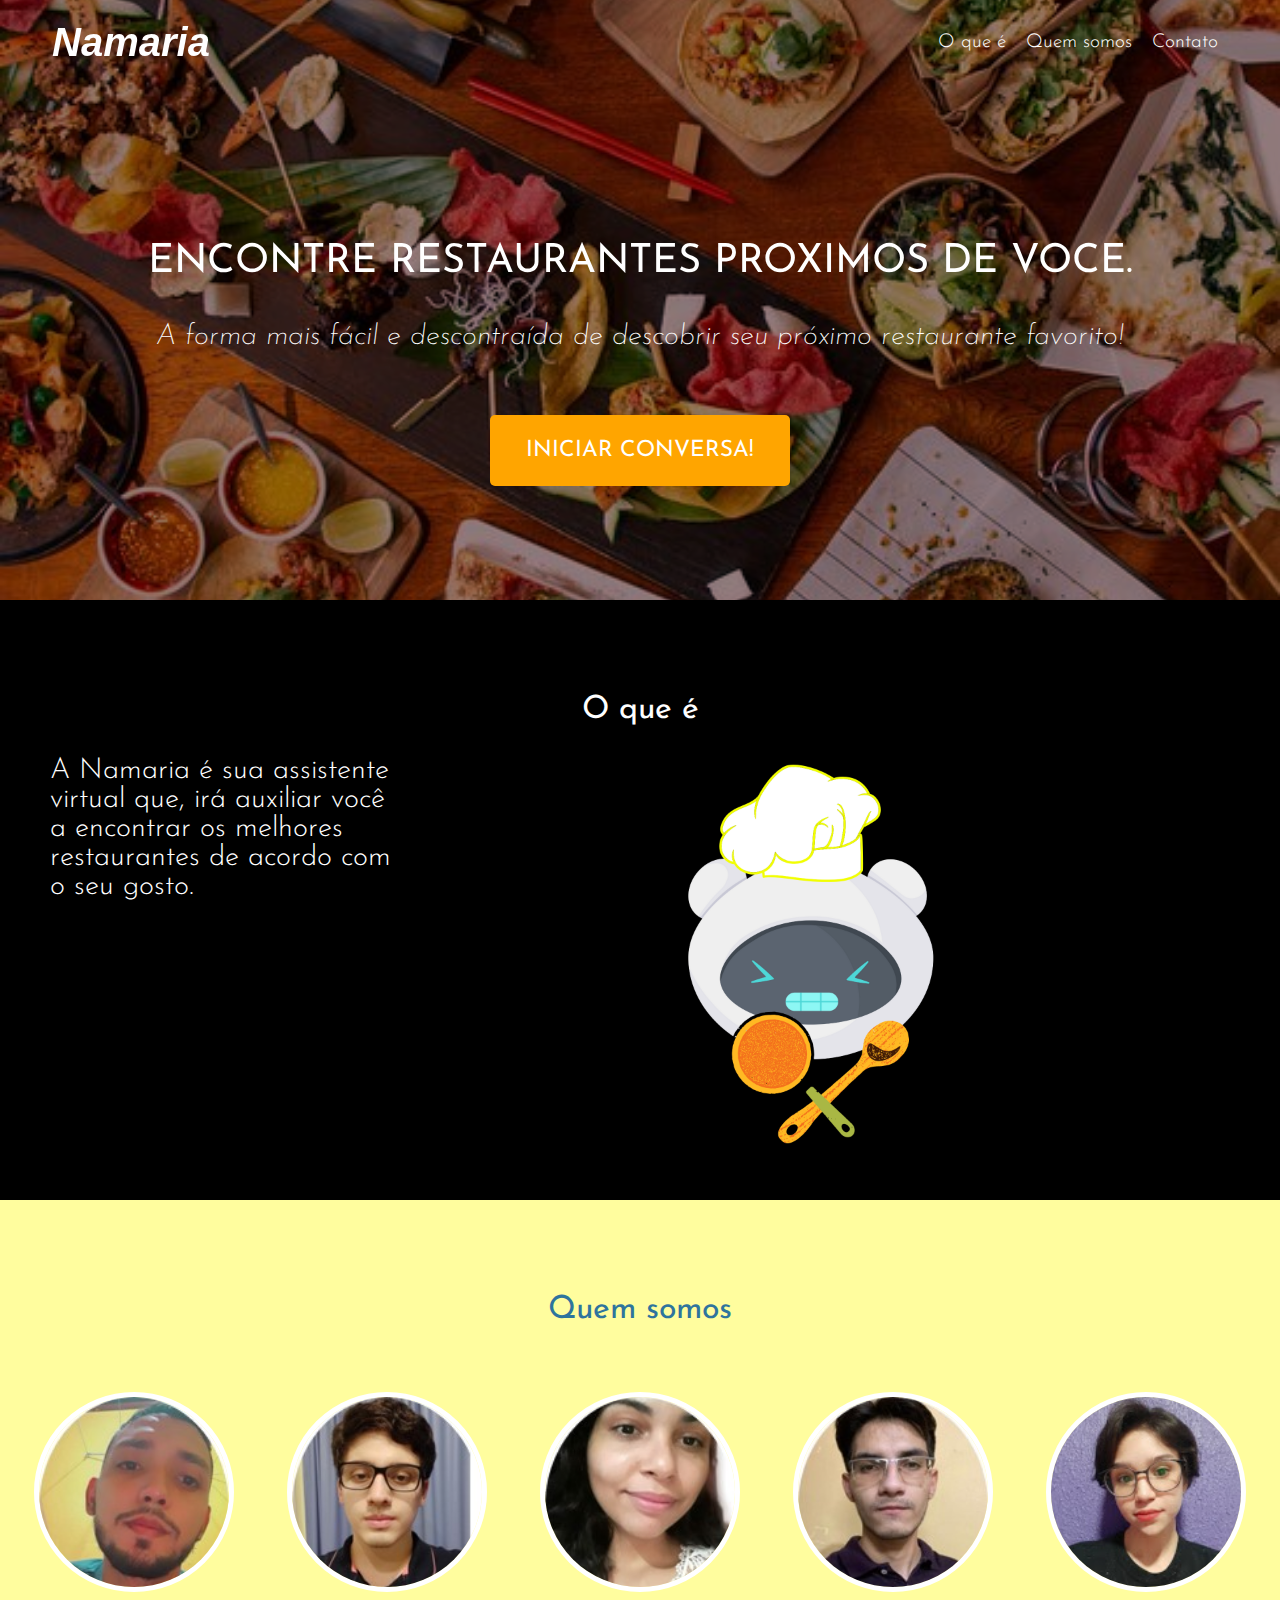
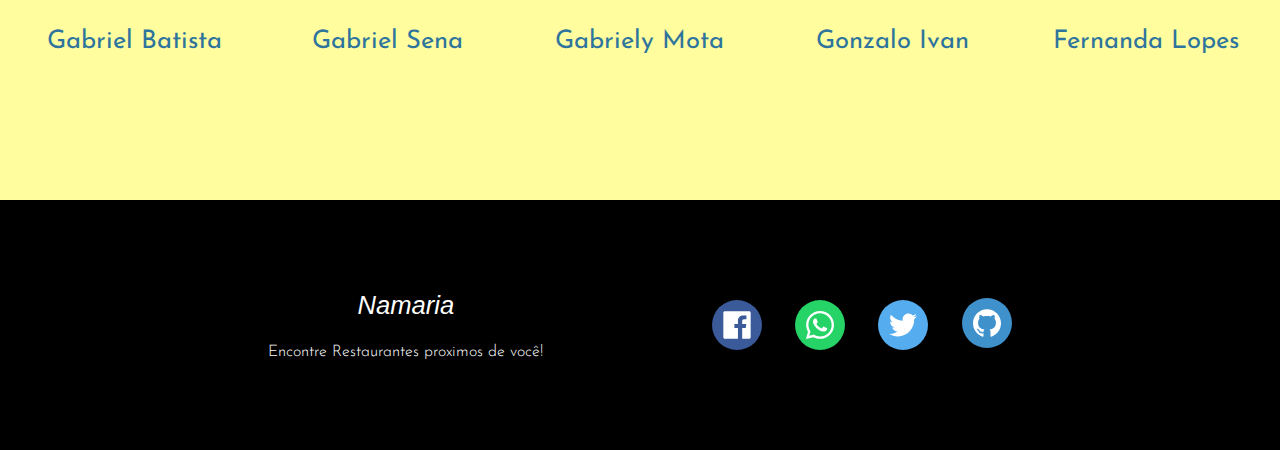
==== index.html @ 6b33eded "feat: adicionada logo" ====
<!DOCTYPE html>
<html lang="pt-br">
    <head>
        <meta charset="UTF-8" />
        <link rel="icon" href=".ico" />
        <meta name="viewport" content="width=device-width, initial-scale=1.0" />
        <meta http-equiv="X-UA-Compatible" content="ie=edge" />
        <meta name="Description" content="Landing Page de marketing para Universidade" />
        <title>Namaria</title>
        <link
            href="https://fonts.googleapis.com/css?family=Josefin+Sans:200,300,400&display=swap"
            rel="stylesheet"
        />
        <link rel="stylesheet" href="style.css" />
    </head>
    <body>
        <header>
            <nav>
                <div class="brand">Namaria</a>
                </div>
                <div class="menu">
                    <div class="menu-item" href="#oQueE">O que é</a>
                    </div>
                    <div class="menu-item" href="#quemSomos">Quem somos</a>
                    </div>
                    <div class="menu-item" href="#contato">Contato</a>
                    </div>
                </div>
            </nav>
            <div class="content">
                <h1>Encontre restaurantes próximos de você.</h1>
                <h3>A forma mais fácil e descontraída de descobrir seu próximo restaurante favorito!</h3>
            <div class="badges">
                <a href= "" class="button">Iniciar conversa!</a>
            </div>
        </header>
        <main>
            <section id="oQueE" class="oQueE">
                <h1>O que é</h1>
                <nav>
                    <div class="presentation">A Namaria é sua assistente virtual que,
                         irá auxiliar você a encontrar os melhores restaurantes de acordo com o seu gosto.
                    </div>
                    <div class="logo-Namaria">
                        <img src="images/social/Namaria-logo.png" />
                    </div>
                </nav>
            </section>
            <section id="quemSomos" class="quemSomos">
                <h1>Quem somos</h1>
                <div class="container">
                    <div class="avatar">
                        <figure>
                            <img src="images/perfil-colaboradores/perfil-gabriel.jpg" />
                        </figure>
                        <div class="content">
                            <div class="head">Gabriel Batista</div>
                            <div class="subhead"></div>
                        </div>
                    </div>
                    <div class="avatar">
                        <figure>
                            <img src="images/perfil-colaboradores/perfil-sena.jpg" />
                        </figure>
                        <div class="content">
                            <div class="head">Gabriel Sena</div>
                            <div class="subhead"></div>
                        </div>
                    </div>
                    <div class="avatar">
                        <figure>
                            <img src="images/perfil-colaboradores/perfil-gabriely.jpg" />
                        </figure>
                        <div class="content">
                            <div class="head">Gabriely Mota</div>
                            <div class="subhead"></div>
                        </div>
                    </div>
                    <div class="avatar">
                        <figure>
                            <img src="images/perfil-colaboradores/perfil-gonzalo.jpg" />
                        </figure>
                        <div class="content">
                            <div class="head">Gonzalo Ivan</div>
                            <div class="subhead"></div>
                        </div>
                    </div>
                    <div class="avatar">
                        <figure>
                            <img src="images/perfil-colaboradores/perfil.jpg" />
                        </figure>
                        <div class="content">
                            <div class="head">Fernanda Lopes</div>
                            <div class="subhead"></div>
                        </div>
                    </div>
                </div>
            </section>
            <footer id="contato">
                <div class="content">
                    <h1>Namaria</h1>
                    <br />
                    <p>Encontre Restaurantes proximos de você!</p>
                </div>
                <div class="social">
                    <img src="images/social/facebook.svg" alt="facebook" />
                    <img src="images/social/whatsapp.svg" alt="whatsapp" />
                    <img src="images/social/twitter.svg" alt="twitter" />
                    <a href="https://github.com/GabrielyMP/Chatbot"
                        ><img src="images/social/github.svg" alt="github" />
                    </a>
                </div>
            </footer>
        </main>
    </body>
</html>
---- style.css ----
* {
    margin: 0;
    padding: 0;
    box-sizing: border-box;
    text-decoration: none;
}

body {
    font-family: "Josefin Sans", sans-serif;
    font-size: 1rem;
    font-weight: 300;
    color: white;
}

header {
    display: flex;
    flex-direction: column;
    justify-content: center;
    align-items: center;
    position: relative;
    min-height: 600px;
    background-image: url(images/background/possivel\ plano\ de\ fundo.jpg);
    background-repeat: no-repeat;
    background-position: center;
    background-size: cover;
    background-color: rgb(187, 156, 156);
    background-blend-mode: multiply;
}

header nav {
    display: flex;
    justify-content: space-between;
    position: absolute;
    top: 20px;
    width: 100%;
    z-index: 1;
    padding: 0 20px;
}

.brand {
    margin-left: 2rem;
    font-family: 'Segoe UI', Roboto, Ubuntu, Cantarell, 'Helvetica Neue', sans-serif;
    font-style: italic;
    font-size: 2.5rem;
    background: white;
    -webkit-background-clip: text;
    -webkit-text-fill-color: transparent;
    -webkit-box-decoration-break: clone;
    box-decoration-break: clone;
    font-weight: 700;
    text-decoration: none;
}

header nav .menu {
    margin-right: 2rem;
    display: flex;
    justify-content: space-around;
    align-items: center;
    width: 300px;
}

header nav .menu-item{
    font-size: 1.2rem;
    text-decoration: none;
    color: white;
}

header nav .menu .menu-item:hover {
    transform: translateY(-0.1rem);
    color:yellow;
}
header .content {
    display: flex;
    flex-direction: column;
    align-items: center;
    z-index: 1;
    text-align: center;
}

header .content img {
    max-width: 100%;
    height: auto;
    cursor: pointer;
}

h1, h3 {
    margin-bottom: 0.5rem;
}

header h1 {margin-top: 8rem;
    font-size: 2.5rem;
    text-transform: uppercase;
    font-weight: 400;
    background: white;
    -webkit-background-clip: text;
    -webkit-text-fill-color: transparent;
    -webkit-box-decoration-break: clone;
    box-decoration-break: clone;
    margin-bottom: 2.5rem;
}

header h3 {
    font-style: oblique;
    margin-bottom: 3.5rem;
    font-size: 1.8rem;
    font-weight: 200;
}

header::after {
    content: "";
    position: absolute;
    top: 0;
    left: 0;
    width: 100%;
    height: 100%;
    background-color: hsla(220, 0%, 0%, 0.2);
}

header .button {
    margin-top: 0.5rem;
    font-size: 1.4rem;
    font-weight: 400;
    display: inline-block;
    min-width: 300px;
    background-color: orange;
    padding: 1.5rem;
    text-align: center;
    border-radius: 5px;
    /* border: 3px solid white; */
    text-decoration: none;
    color: white;
    text-transform: uppercase;
}

.button:hover{
    cursor: pointer;
    box-shadow: 0 0.4rem 1.4rem 0 rgb(233, 138, 138);
    transform: translateY(-0.1rem);
    transition: transform 150ms;
}

section {
    display: flex;
    flex-direction: column;
    justify-content: center;
    align-items: center;
    min-height: 600px;
    padding: 30px;
}

section .items {
    display: grid;
    grid-template-columns: 1fr 1fr 1fr 1fr;
    grid-gap: 20px;
}

section .items .item {
    display: flex;
    flex-direction: column;
    justify-content: space-between;
    padding: 10px;
    min-height: 350px;
}

section .items img {
    max-width: 100%;
}

section h1 {
    font-size: 1.8rem;
    font-weight: 300;
    margin-bottom: 30px;
}

section .items .item h3 {
    margin-top: 20px;
    text-align: center;
    font-weight: 300;
}

section:nth-child(odd) {
        background: black;
}

section:nth-child(even) {
    color: #2e749d;
    background: rgb(255, 253, 158);
}

#presentation{
    display: flex;
    justify-content: space-between;
}

.prsentation-item .container{
    display: flex;
    flex-direction: column;
    justify-content: space-evenly;
    align-items: center;
    width: 100%;
    height: 350px;
    object-fit: cover;
    border-radius: 0.5rem;
}

.oQueE h1 {
    font-weight: 400;
    font-size: 2rem;
}

.quemSomos {
    padding: 1rem;
}
.quemSomos h1 {
    font-weight: 400;
    font-size: 2rem;
}
.quemSomos .container {
    display: grid;
    grid-template-columns: repeat(auto-fit, minmax(200px, 1fr));
    grid-gap: 1rem;
    width: 100%;
}

.quemSomos .container .avatar {
    display: flex;
    flex-direction: column;
    justify-content: space-evenly;
    align-items: center;
    width: 100%;
    height: 350px;

    object-fit: cover;
    border-radius: 0.5rem;
}

.quemSomos .container .avatar figure {
    position: relative;
    width: 200px;
    height: 200px;
    border-radius: 50%;
    overflow: hidden;
    border: 5px solid white;
}

.quemSomos .container .avatar img {
    width: 100%;
}
.quemSomos .container .avatar .content {
    text-align: center;
}
.quemSomos .container .avatar .content .head {
    font-size: 1.6rem;
    font-weight: 400;
    margin-bottom: 1rem;
}

.quemSomos .container .avatar .content .subhead {
    font-size: 1rem;
}

footer {
    display: flex;
    justify-content: space-evenly;
    align-items: center;
    padding: 50px 100px;
    min-height: 250px;
    background: black;
}

footer .content {
    text-align: center;
}

footer .content h1 {
    font-size: 1.6rem;
    font-weight: 300;
    font-family: 'Segoe UI', Roboto, Ubuntu, Cantarell, 'Helvetica Neue', sans-serif;
    font-style: italic;
}
footer .social {
    display: flex;
    justify-content: space-between;
    align-content: center;
    align-items: center;
    width: 300px;
}
footer .social img {
    width: 50px;
    cursor: pointer;
}

@media only screen and (max-width: 425px) {
    header .content {
        padding: 10px;
    }

    header nav .menu {
        display: none;
    }

    header .content h1 {
        font-size: 1.4rem;
    }
    section .items {
        grid-template-columns: 1fr;
    }

    section .items .item {
        min-height: auto;
    }

    footer {
        flex-direction: column;
    }

    footer .social {
        padding-top: 50px;
        padding-left: 10px;
        padding-right: 10px;
    }
}

.oQueE nav {
    display: flex;
    justify-content: space-between center;
    top: 20px;
    width: 100%;
    z-index: 1;
    padding: 0 20px;
}

.oQueE nav .presentation{
    width: 30rem;
    font-size: 1.8rem;
}

.oQueE h1 {
    font-weight: 400;
    font-size: 2rem;
}

.oQueE nav .logo-Namaria{
    display: flex;
    flex-direction: column;
    justify-content: space-evenly;
    align-items: center;
    width: 100%;
    height: 350px;

    object-fit: cover;
    border-radius: 0.5rem;
}

.oQueE nav .logo-Namaria figure {
    position: relative;
    width: 200px;
    height: 200px;
    border-radius: 50%;
    overflow: hidden;
    border: 5px solid white;
}

.oQueE nav .logo-Namaria  img {
    width: 400px;
    height: 400px;
}
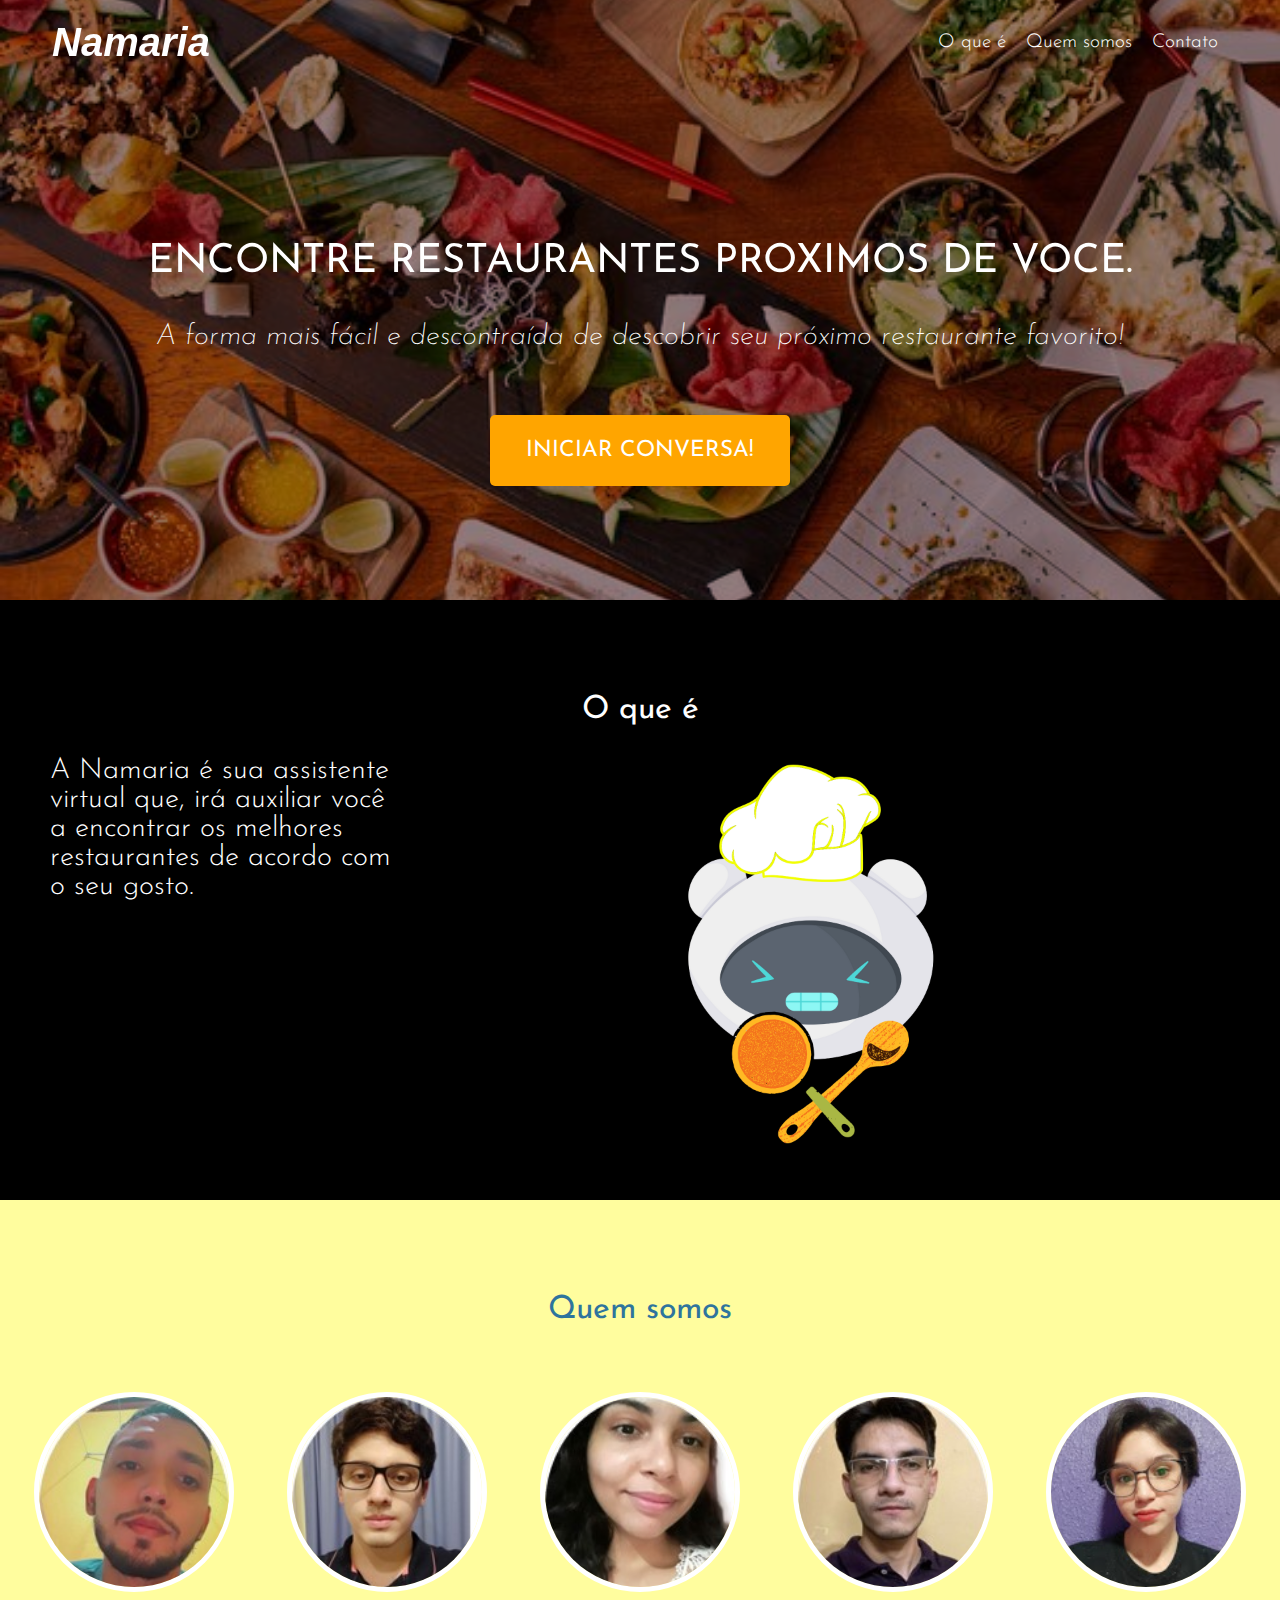
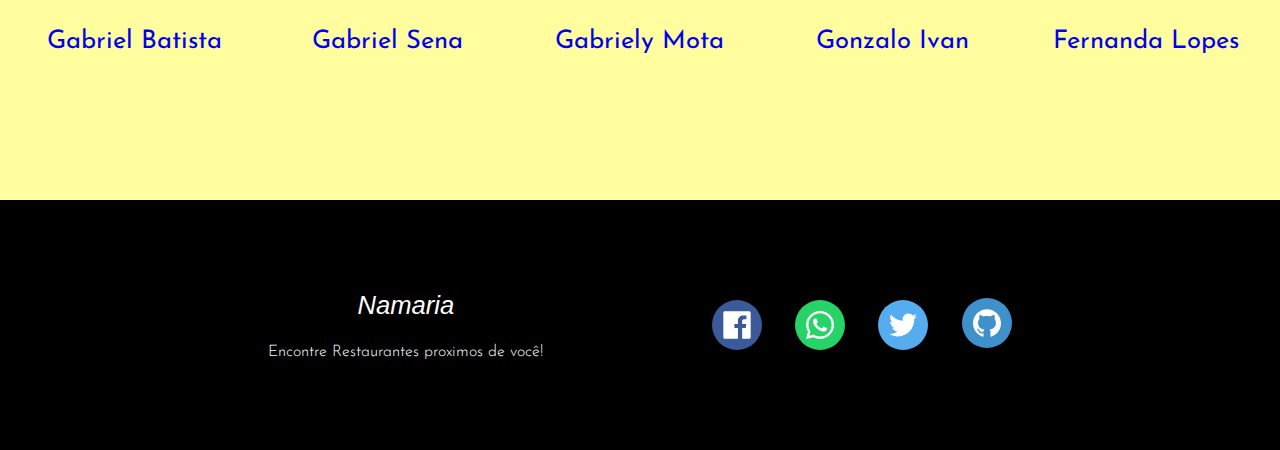
==== commit 4690cbc4: "feat: link do github dos integrantes da equipe" ====
--- a/index.html
+++ b/index.html
@@ -54,7 +54,9 @@
                             <img src="images/perfil-colaboradores/perfil-gabriel.jpg" />
                         </figure>
                         <div class="content">
-                            <div class="head">Gabriel Batista</div>
+                            <a href="https://github.com/gdsb-eng18">
+                                <div class="head">Gabriel Batista</div>
+                            </a>
                             <div class="subhead"></div>
                         </div>
                     </div>
@@ -63,7 +65,9 @@
                             <img src="images/perfil-colaboradores/perfil-sena.jpg" />
                         </figure>
                         <div class="content">
-                            <div class="head">Gabriel Sena</div>
+                            <a href="https://github.com/gasmartin">
+                                <div class="head">Gabriel Sena</div>
+                            </a>
                             <div class="subhead"></div>
                         </div>
                     </div>
@@ -72,16 +76,20 @@
                             <img src="images/perfil-colaboradores/perfil-gabriely.jpg" />
                         </figure>
                         <div class="content">
-                            <div class="head">Gabriely Mota</div>
+                            <a href="https://github.com/GabrielyMP">
+                                <div class="head">Gabriely Mota</div>
+                            </a>
                             <div class="subhead"></div>
                         </div>
                     </div>
                     <div class="avatar">
                         <figure>
-                            <img src="images/perfil-colaboradores/perfil-gonzalo.jpg" />
+                            <img src="images/perfil-colaboradores/perfil-gonzalo.jpg" /> 
                         </figure>
                         <div class="content">
-                            <div class="head">Gonzalo Ivan</div>
+                            <a href="https://github.com/ivanportales">
+                                <div class="head">Gonzalo Ivan</div>
+                            </a>
                             <div class="subhead"></div>
                         </div>
                     </div>
@@ -90,7 +98,9 @@
                             <img src="images/perfil-colaboradores/perfil.jpg" />
                         </figure>
                         <div class="content">
-                            <div class="head">Fernanda Lopes</div>
+                            <a href= "https://github.com/NandaPL">
+                                <div class="head">Fernanda Lopes</div>
+                            </a>
                             <div class="subhead"></div>
                         </div>
                     </div>
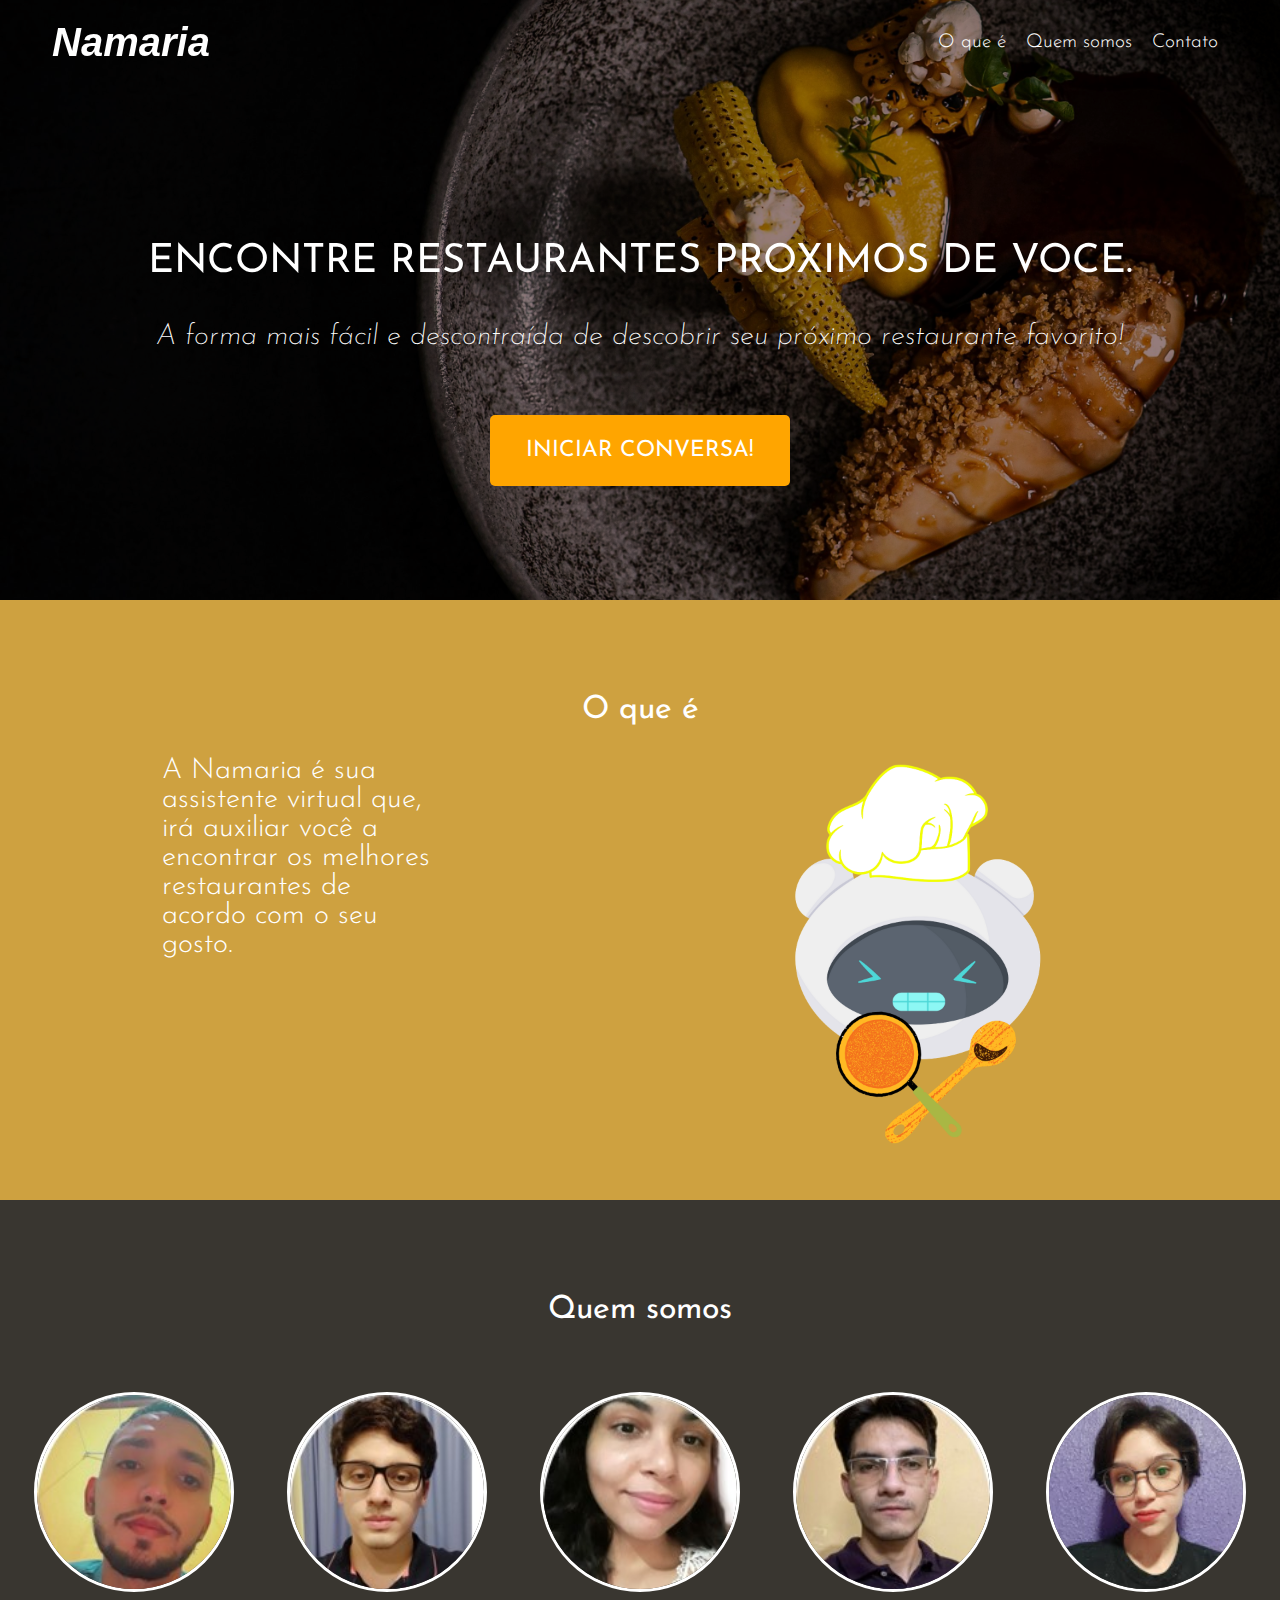
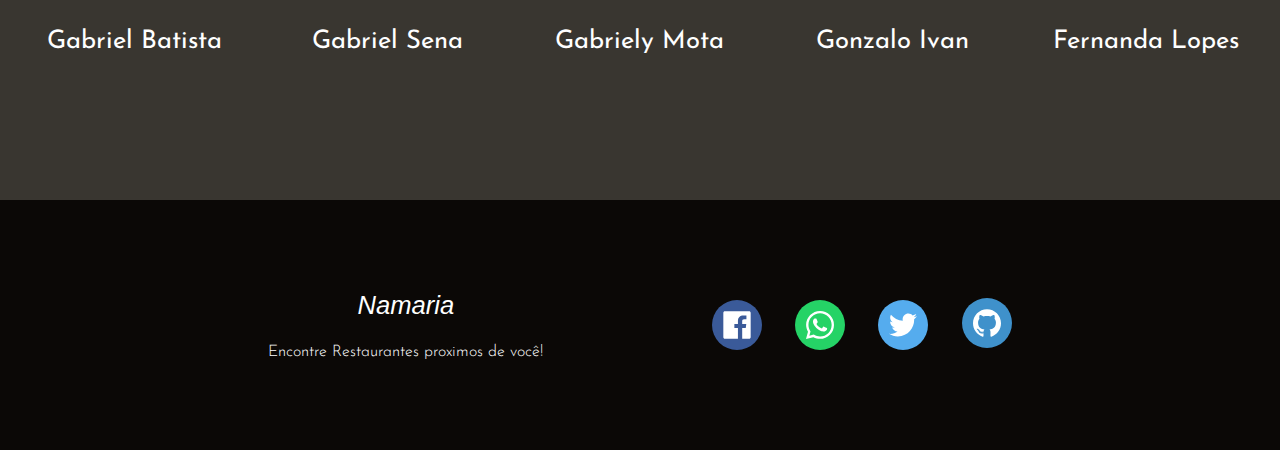
==== commit fa4471c0: "Melhora no layout da Landing Page" ====
--- a/index.html
+++ b/index.html
@@ -19,11 +19,14 @@
                 <div class="brand">Namaria</a>
                 </div>
                 <div class="menu">
-                    <div class="menu-item" href="#oQueE">O que é</a>
+                    <div class="menu-item">
+                        <a href="#oQueE">O que é</a>
                     </div>
-                    <div class="menu-item" href="#quemSomos">Quem somos</a>
+                    <div class="menu-item">
+                        <a href="#quemSomos">Quem somos</a>
                     </div>
-                    <div class="menu-item" href="#contato">Contato</a>
+                    <div class="menu-item">
+                        <a href="#contato">Contato</a>
                     </div>
                 </div>
             </nav>
@@ -95,7 +98,7 @@
                     </div>
                     <div class="avatar">
                         <figure>
-                            <img src="images/perfil-colaboradores/perfil.jpg" />
+                            <img src="images/perfil-colaboradores/perfil-fernanda.jpg" />
                         </figure>
                         <div class="content">
                             <a href= "https://github.com/NandaPL">
--- a/style.css
+++ b/style.css
@@ -19,7 +19,7 @@
     align-items: center;
     position: relative;
     min-height: 600px;
-    background-image: url(images/background/possivel\ plano\ de\ fundo.jpg);
+    background-image: url(images/background/planoDeFundo.jpg);
     background-repeat: no-repeat;
     background-position: center;
     background-size: cover;
@@ -65,6 +65,12 @@
     color: white;
 }
 
+header nav .menu-item a{
+    font-size: 1.2rem;
+    text-decoration: none;
+    color: white;
+}
+
 header nav .menu .menu-item:hover {
     transform: translateY(-0.1rem);
     color:yellow;
@@ -183,8 +189,8 @@
 }
 
 section:nth-child(even) {
-    color: #2e749d;
-    background: rgb(255, 253, 158);
+    color: #350197;
+    background: rgb(253, 168, 135);
 }
 
 #presentation{
@@ -208,12 +214,17 @@
     font-size: 2rem;
 }
 
+section.quemSomos{
+    background:#393630;
+}
+
 .quemSomos {
     padding: 1rem;
 }
 .quemSomos h1 {
     font-weight: 400;
     font-size: 2rem;
+    color: white;
 }
 .quemSomos .container {
     display: grid;
@@ -240,7 +251,7 @@
     height: 200px;
     border-radius: 50%;
     overflow: hidden;
-    border: 5px solid white;
+    border: 3px solid white;
 }
 
 .quemSomos .container .avatar img {
@@ -253,6 +264,7 @@
     font-size: 1.6rem;
     font-weight: 400;
     margin-bottom: 1rem;
+    color: white;
 }
 
 .quemSomos .container .avatar .content .subhead {
@@ -265,7 +277,7 @@
     align-items: center;
     padding: 50px 100px;
     min-height: 250px;
-    background: black;
+    background: #0B0806;
 }
 
 footer .content {
@@ -321,6 +333,10 @@
     }
 }
 
+section.oQueE{
+    background: #CEA140;
+}
+
 .oQueE nav {
     display: flex;
     justify-content: space-between center;
@@ -333,6 +349,7 @@
 .oQueE nav .presentation{
     width: 30rem;
     font-size: 1.8rem;
+    margin-left: 7rem;
 }
 
 .oQueE h1 {
@@ -344,7 +361,8 @@
     display: flex;
     flex-direction: column;
     justify-content: space-evenly;
-    align-items: center;
+    align-items: flex-end;
+    margin-right: 7rem;
     width: 100%;
     height: 350px;
 
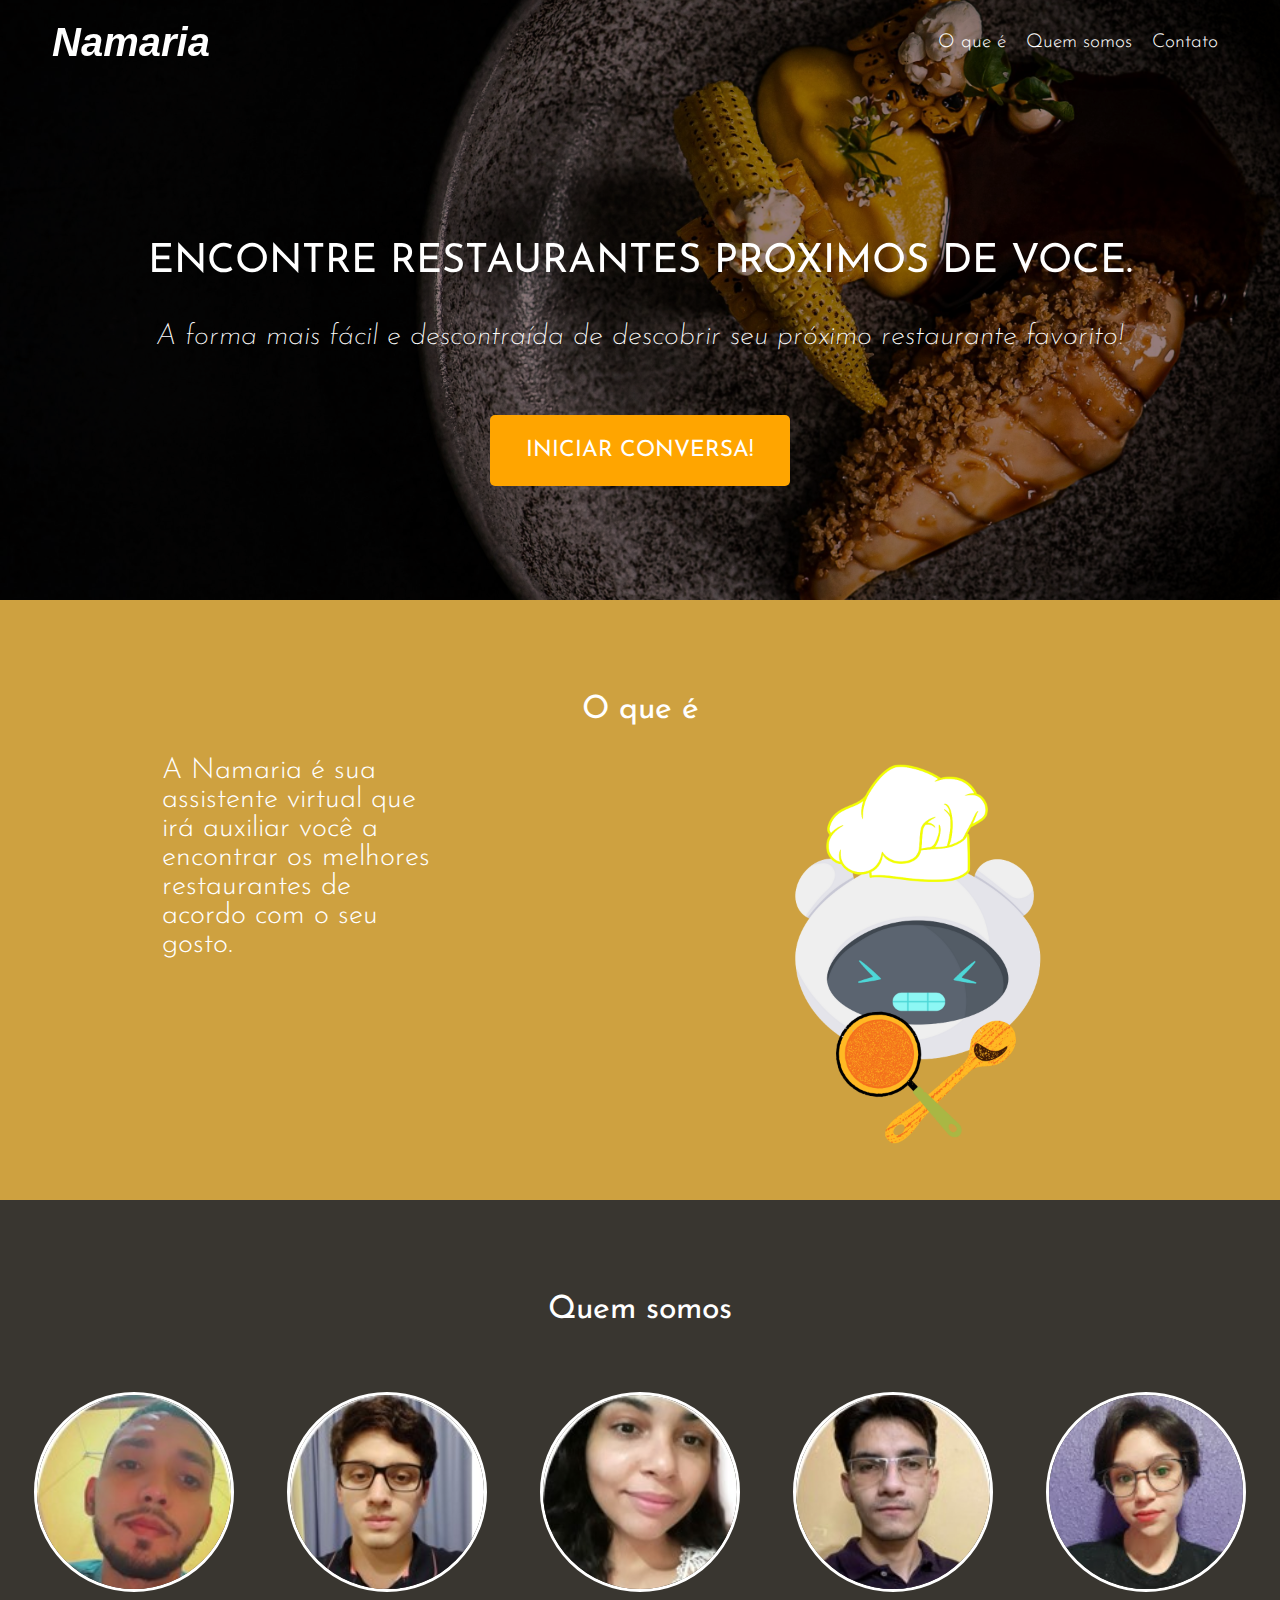
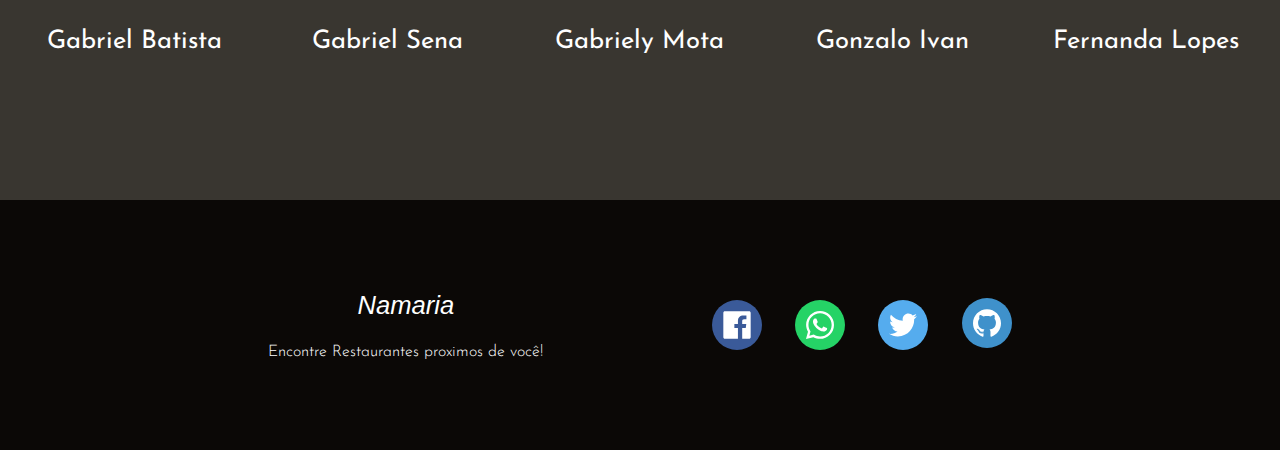
==== commit cfac549c: "feat: adicionado link para o heroku do chatbot" ====
--- a/index.html
+++ b/index.html
@@ -34,14 +34,14 @@
                 <h1>Encontre restaurantes próximos de você.</h1>
                 <h3>A forma mais fácil e descontraída de descobrir seu próximo restaurante favorito!</h3>
             <div class="badges">
-                <a href= "" class="button">Iniciar conversa!</a>
+                <a href= "http://namaria-chatbot.herokuapp.com/" class="button">Iniciar conversa!</a>
             </div>
         </header>
         <main>
             <section id="oQueE" class="oQueE">
                 <h1>O que é</h1>
                 <nav>
-                    <div class="presentation">A Namaria é sua assistente virtual que,
+                    <div class="presentation">A Namaria é sua assistente virtual que
                          irá auxiliar você a encontrar os melhores restaurantes de acordo com o seu gosto.
                     </div>
                     <div class="logo-Namaria">
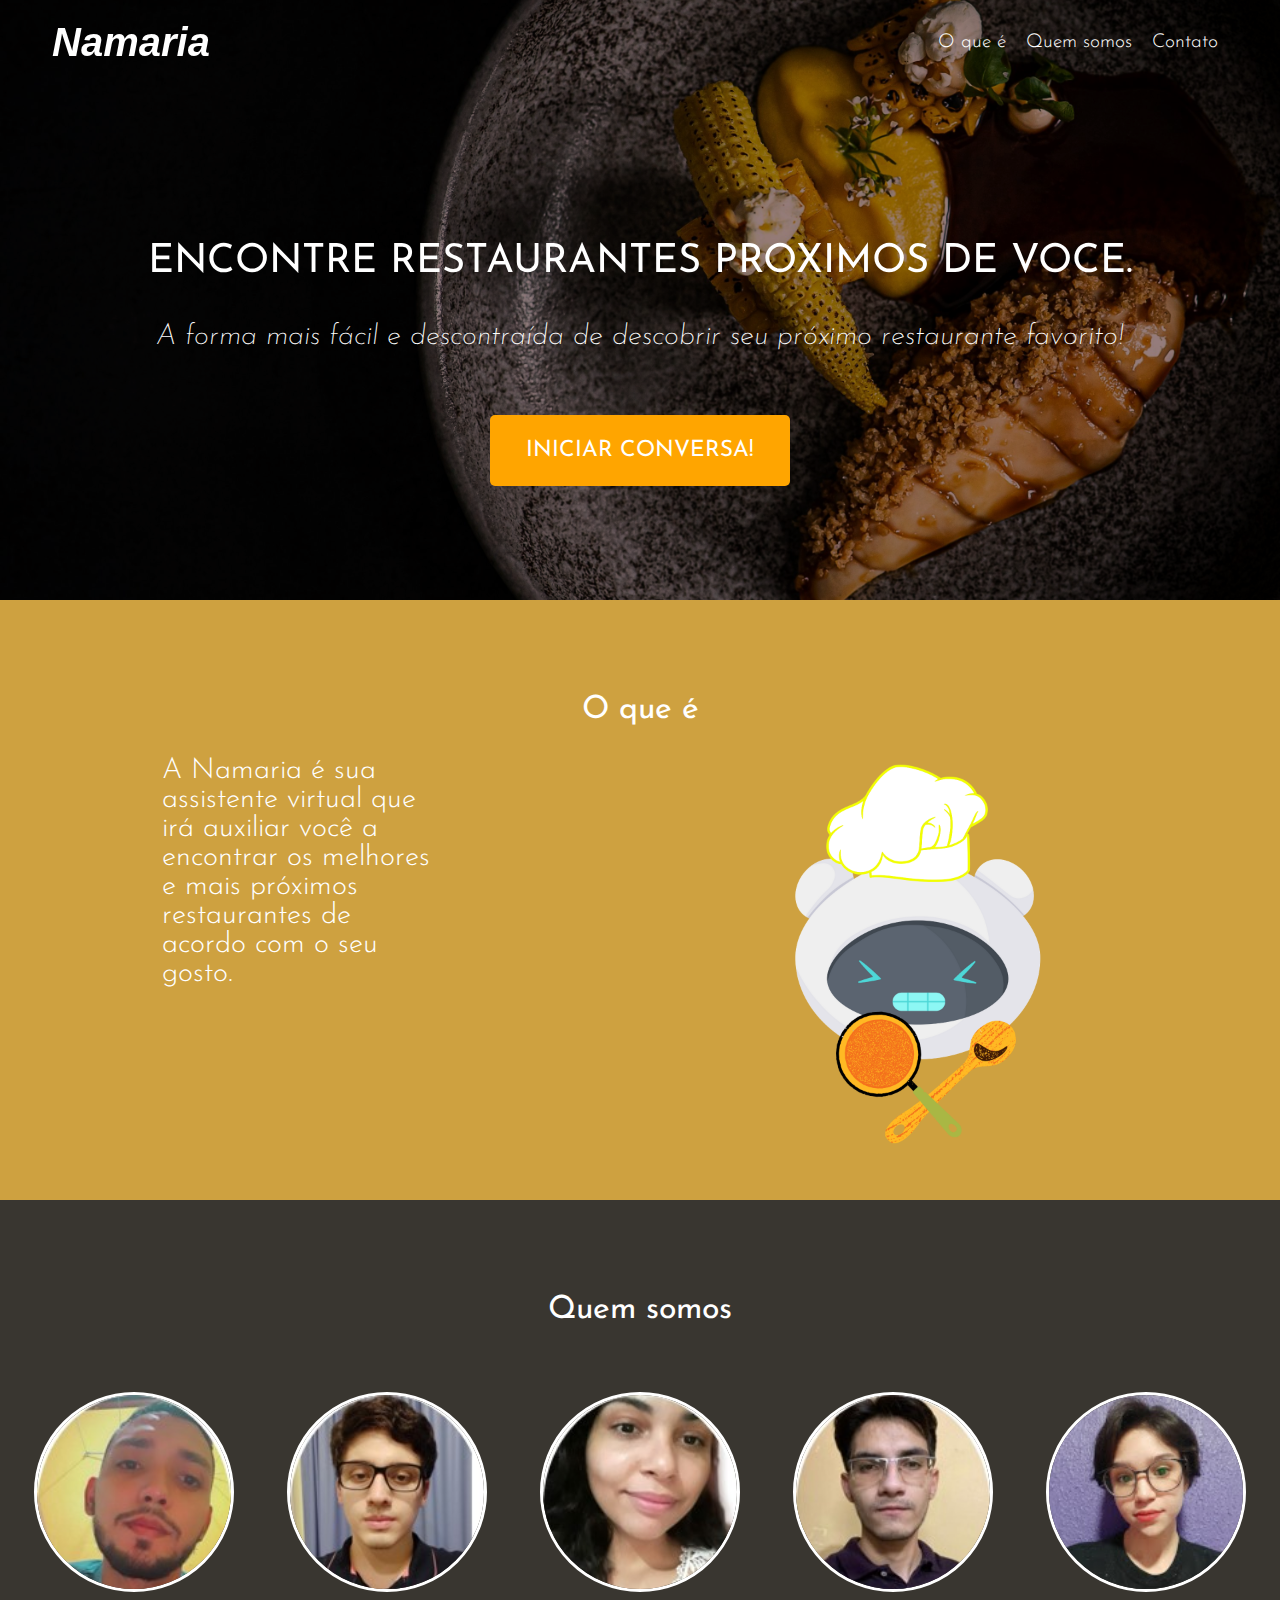
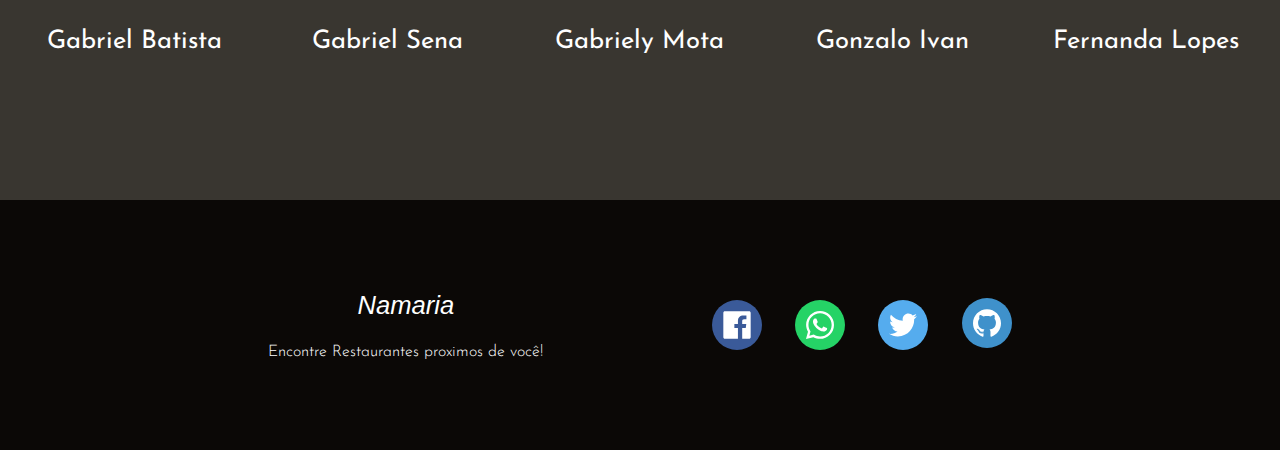
==== commit d1b6d8e9: "foi parte II" ====
--- a/index.html
+++ b/index.html
@@ -42,7 +42,7 @@
                 <h1>O que é</h1>
                 <nav>
                     <div class="presentation">A Namaria é sua assistente virtual que
-                         irá auxiliar você a encontrar os melhores restaurantes de acordo com o seu gosto.
+                         irá auxiliar você a encontrar os melhores e mais próximos restaurantes de acordo com o seu gosto.
                     </div>
                     <div class="logo-Namaria">
                         <img src="images/social/Namaria-logo.png" />
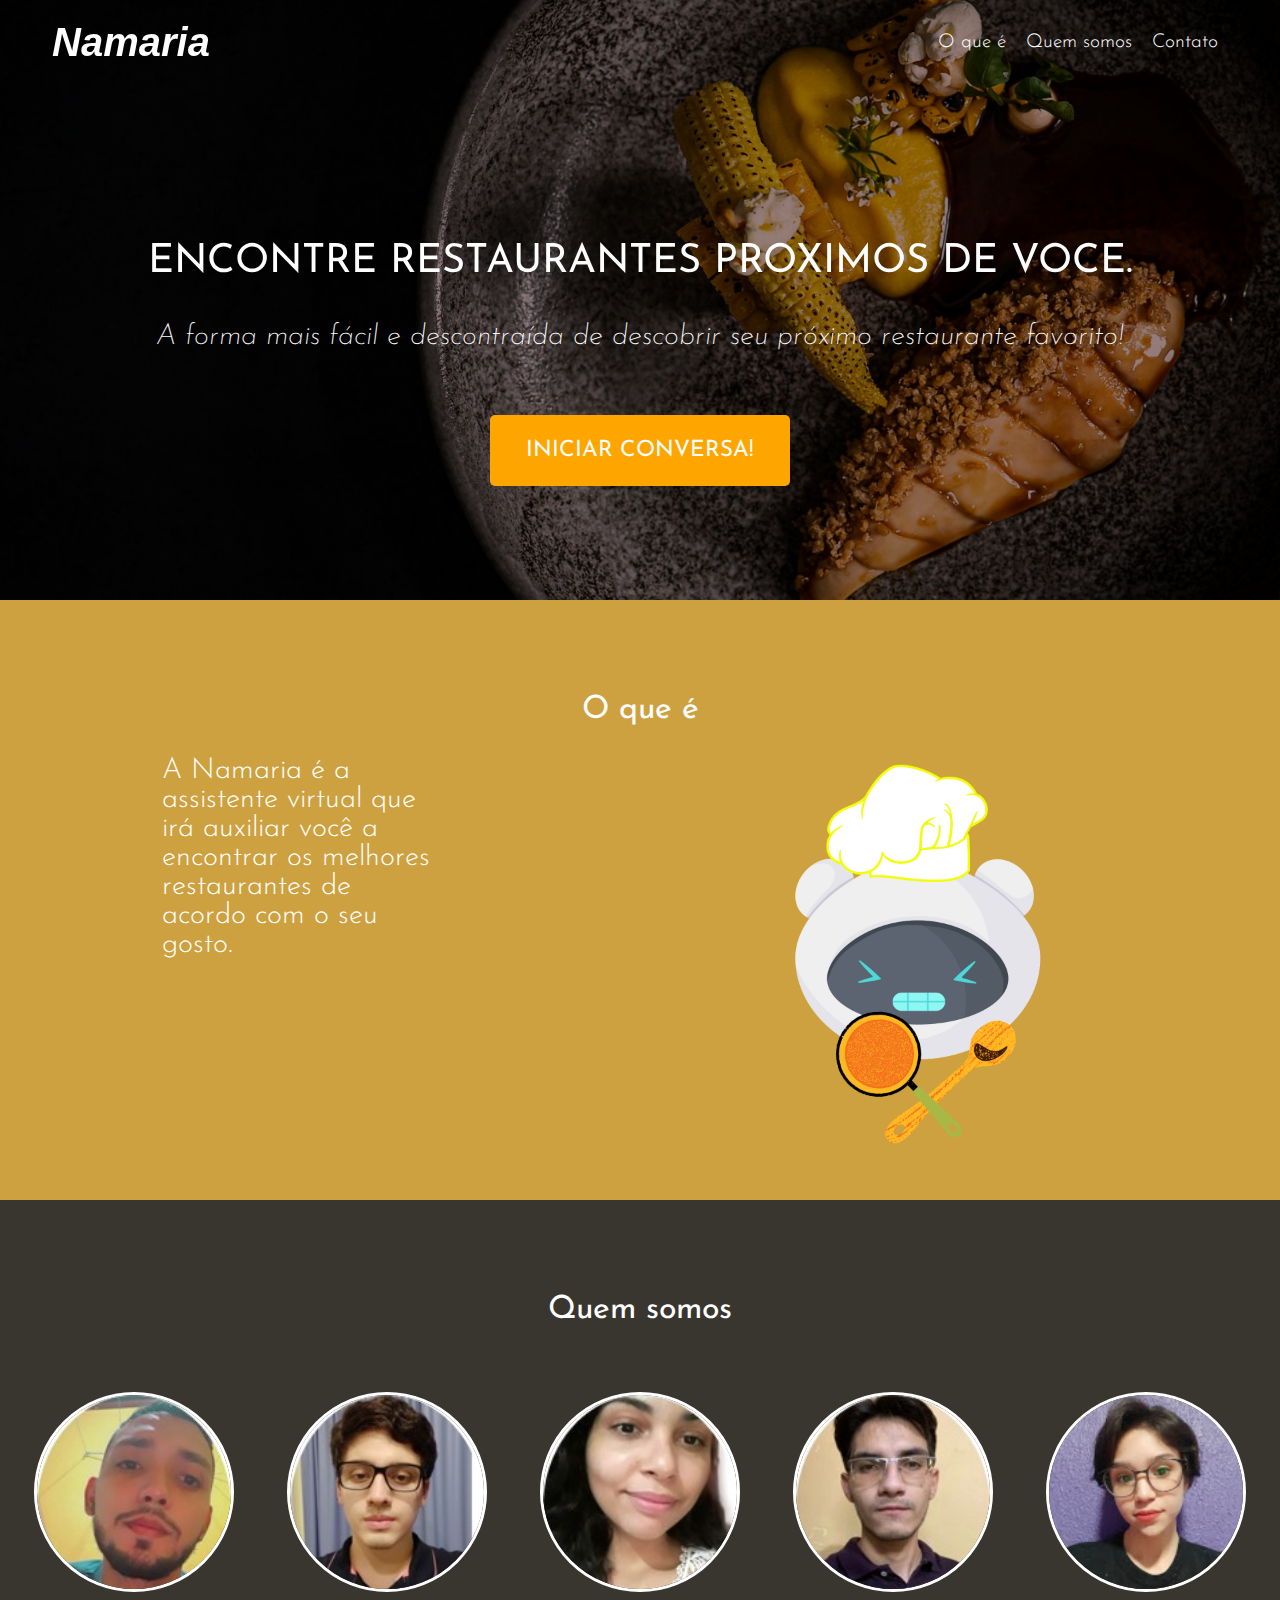
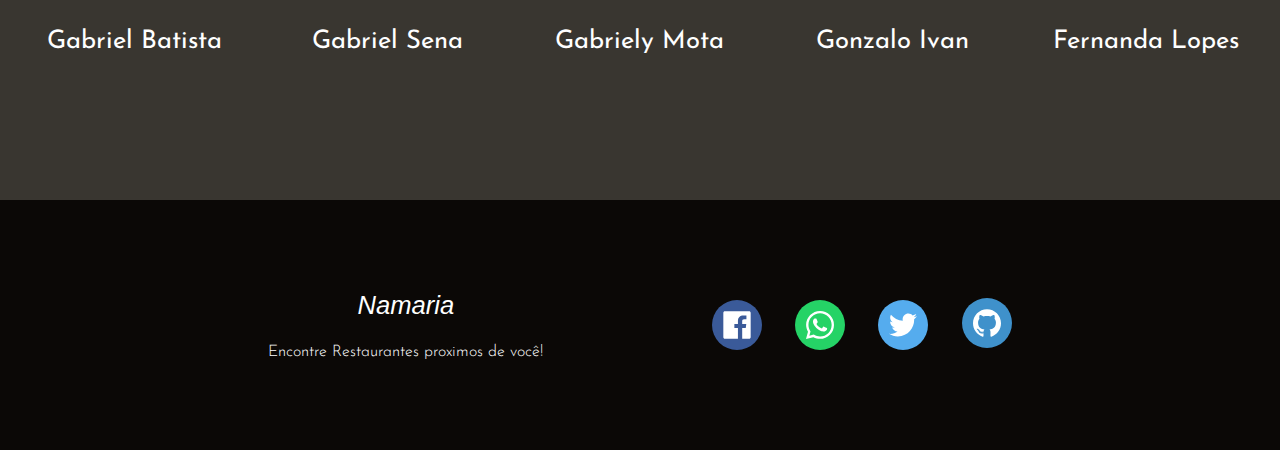
==== commit 8caaefbb: "atualização texto o que é" ====
--- a/index.html
+++ b/index.html
@@ -41,8 +41,8 @@
             <section id="oQueE" class="oQueE">
                 <h1>O que é</h1>
                 <nav>
-                    <div class="presentation">A Namaria é sua assistente virtual que
-                         irá auxiliar você a encontrar os melhores e mais próximos restaurantes de acordo com o seu gosto.
+                    <div class="presentation">A Namaria é a assistente virtual que
+                         irá auxiliar você a encontrar os melhores restaurantes de acordo com o seu gosto.
                     </div>
                     <div class="logo-Namaria">
                         <img src="images/social/Namaria-logo.png" />
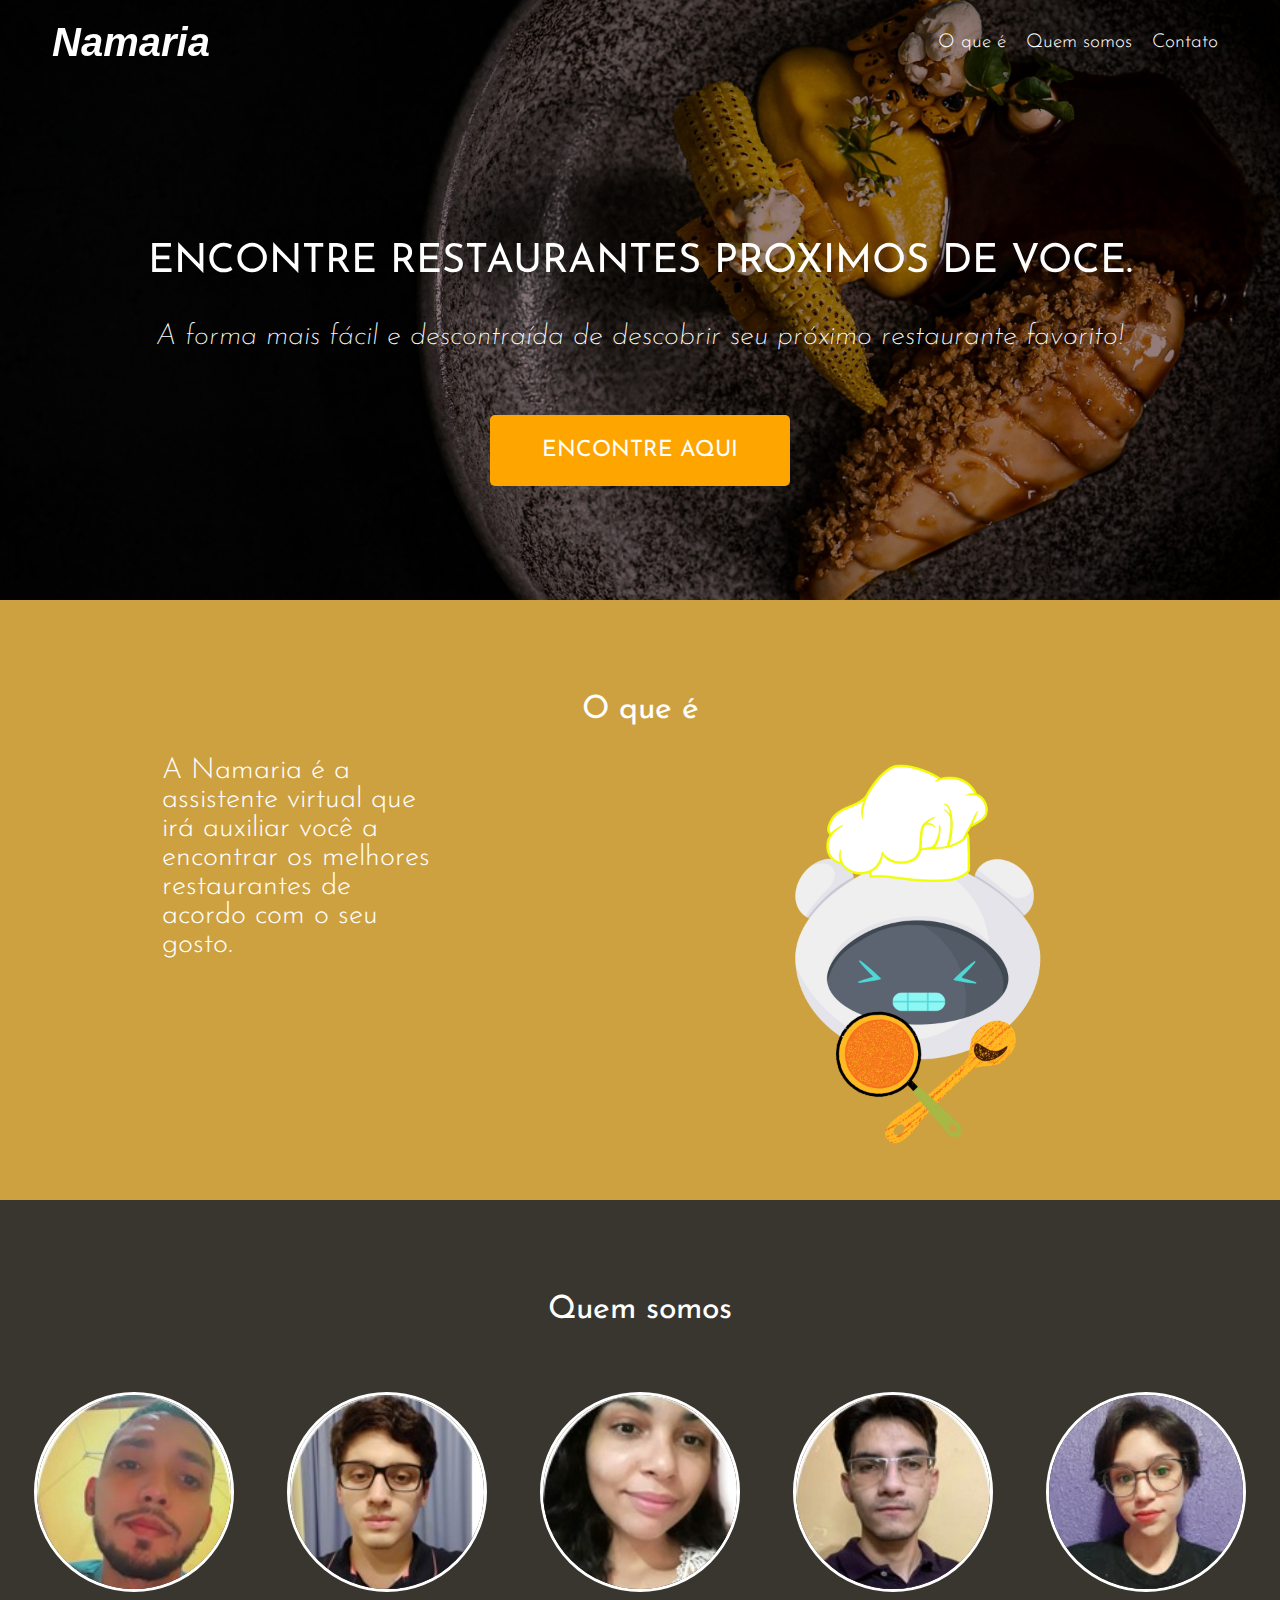
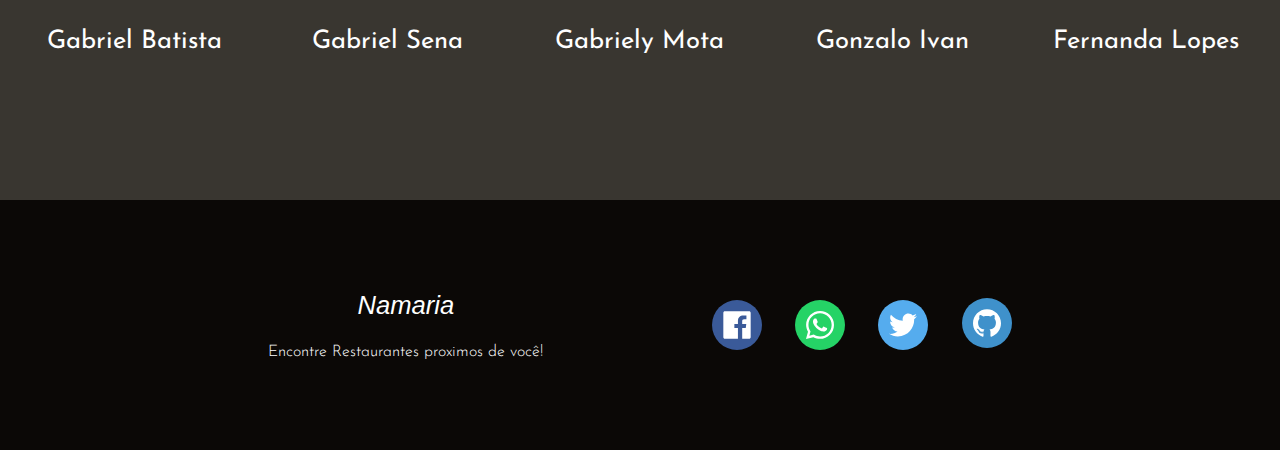
==== commit df8a5e38: "fix: texto do botão do chatbot" ====
--- a/index.html
+++ b/index.html
@@ -34,7 +34,7 @@
                 <h1>Encontre restaurantes próximos de você.</h1>
                 <h3>A forma mais fácil e descontraída de descobrir seu próximo restaurante favorito!</h3>
             <div class="badges">
-                <a href= "http://namaria-chatbot.herokuapp.com/" class="button">Iniciar conversa!</a>
+                <a href= "http://namaria-chatbot.herokuapp.com/" class="button">Encontre aqui</a>
             </div>
         </header>
         <main>
